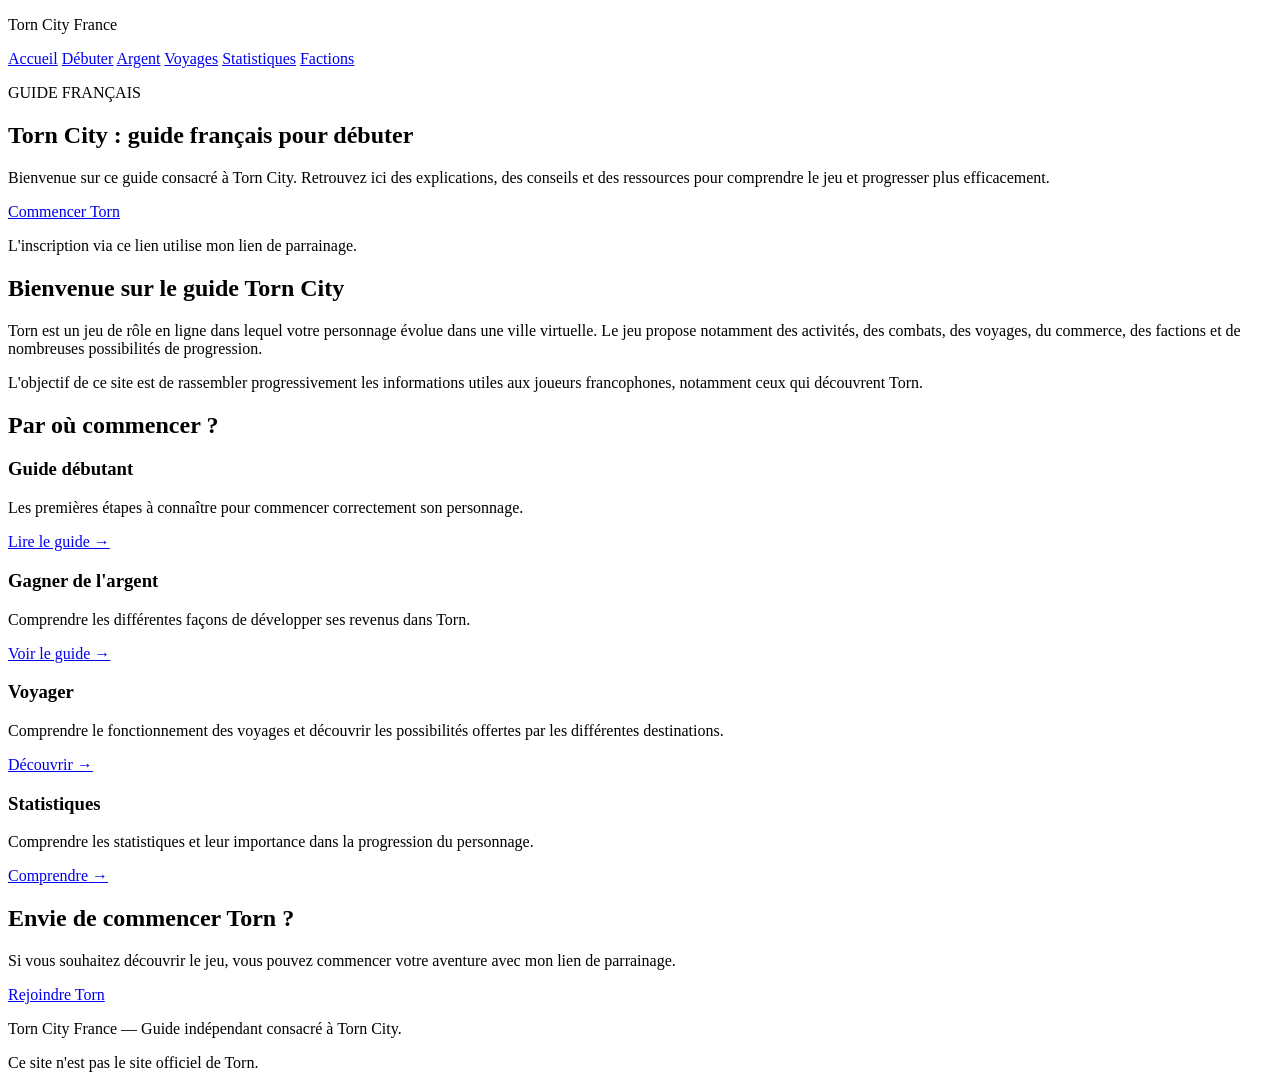
==== index.html @ 0468810f "Create index.html for Torn City French guide page accueil" ====
<!doctype html>
<html lang="fr">
<head>
    <meta charset="utf-8">

    <meta
        name="viewport"
        content="width=device-width, initial-scale=1"
    >

    <meta
        name="description"
        content="Guide français de Torn City : débuter, progresser, gagner de l'argent, voyager et comprendre les mécaniques du jeu."
    >

    <meta
        name="robots"
        content="index, follow, max-image-preview:large"
    >

    <meta name="referrer" content="strict-origin-when-cross-origin">

    <!-- Politique de sécurité minimale côté navigateur.
         Le site ne nécessite actuellement aucun JavaScript. -->
    <meta
        http-equiv="Content-Security-Policy"
        content="default-src 'self'; base-uri 'self'; form-action 'self'; frame-ancestors 'none'; object-src 'none'; img-src 'self'; style-src 'self'; script-src 'none'; connect-src 'none';"
    >

    <title>Torn City France — Guide français de Torn</title>

    <link rel="stylesheet" href="css/style.css">
</head>

<body>

<header class="site-header">
    <div class="container">

        <p class="site-name">Torn City France</p>

        <nav aria-label="Navigation principale">
            <a href="index.html" aria-current="page">Accueil</a>
            <a href="guide-debutant.html">Débuter</a>
            <a href="gagner-argent.html">Argent</a>
            <a href="voyages.html">Voyages</a>
            <a href="statistiques.html">Statistiques</a>
            <a href="factions.html">Factions</a>
        </nav>

    </div>
</header>


<main>

    <section class="hero">
        <div class="container">

            <p class="eyebrow">GUIDE FRANÇAIS</p>

            <h1>Torn City : guide français pour débuter</h1>

            <p class="intro">
                Bienvenue sur ce guide consacré à Torn City.
                Retrouvez ici des explications, des conseils et des
                ressources pour comprendre le jeu et progresser plus
                efficacement.
            </p>

            <p>
                <a
                    class="button"
                    href="https://www.torn.com/4227770"
                    target="_blank"
                    rel="noopener noreferrer"
                >
                    Commencer Torn
                </a>
            </p>

            <p class="small">
                L'inscription via ce lien utilise mon lien de parrainage.
            </p>

        </div>
    </section>


    <section class="content">
        <div class="container">

            <h2>Bienvenue sur le guide Torn City</h2>

            <p>
                Torn est un jeu de rôle en ligne dans lequel votre
                personnage évolue dans une ville virtuelle. Le jeu
                propose notamment des activités, des combats, des
                voyages, du commerce, des factions et de nombreuses
                possibilités de progression.
            </p>

            <p>
                L'objectif de ce site est de rassembler progressivement
                les informations utiles aux joueurs francophones,
                notamment ceux qui découvrent Torn.
            </p>


            <h2>Par où commencer ?</h2>

            <div class="cards">

                <article class="card">
                    <h3>Guide débutant</h3>
                    <p>
                        Les premières étapes à connaître pour commencer
                        correctement son personnage.
                    </p>
                    <a href="guide-debutant.html">
                        Lire le guide →
                    </a>
                </article>

                <article class="card">
                    <h3>Gagner de l'argent</h3>
                    <p>
                        Comprendre les différentes façons de développer
                        ses revenus dans Torn.
                    </p>
                    <a href="gagner-argent.html">
                        Voir le guide →
                    </a>
                </article>

                <article class="card">
                    <h3>Voyager</h3>
                    <p>
                        Comprendre le fonctionnement des voyages et
                        découvrir les possibilités offertes par les
                        différentes destinations.
                    </p>
                    <a href="voyages.html">
                        Découvrir →
                    </a>
                </article>

                <article class="card">
                    <h3>Statistiques</h3>
                    <p>
                        Comprendre les statistiques et leur importance
                        dans la progression du personnage.
                    </p>
                    <a href="statistiques.html">
                        Comprendre →
                    </a>
                </article>

            </div>


            <section class="referral">
                <h2>Envie de commencer Torn ?</h2>

                <p>
                    Si vous souhaitez découvrir le jeu, vous pouvez
                    commencer votre aventure avec mon lien de
                    parrainage.
                </p>

                <a
                    class="button"
                    href="https://www.torn.com/4227770"
                    target="_blank"
                    rel="noopener noreferrer"
                >
                    Rejoindre Torn
                </a>
            </section>

        </div>
    </section>

</main>


<footer class="site-footer">
    <div class="container">

        <p>
            Torn City France — Guide indépendant consacré à Torn City.
        </p>

        <p class="small">
            Ce site n'est pas le site officiel de Torn.
        </p>

    </div>
</footer>

</body>
</html>
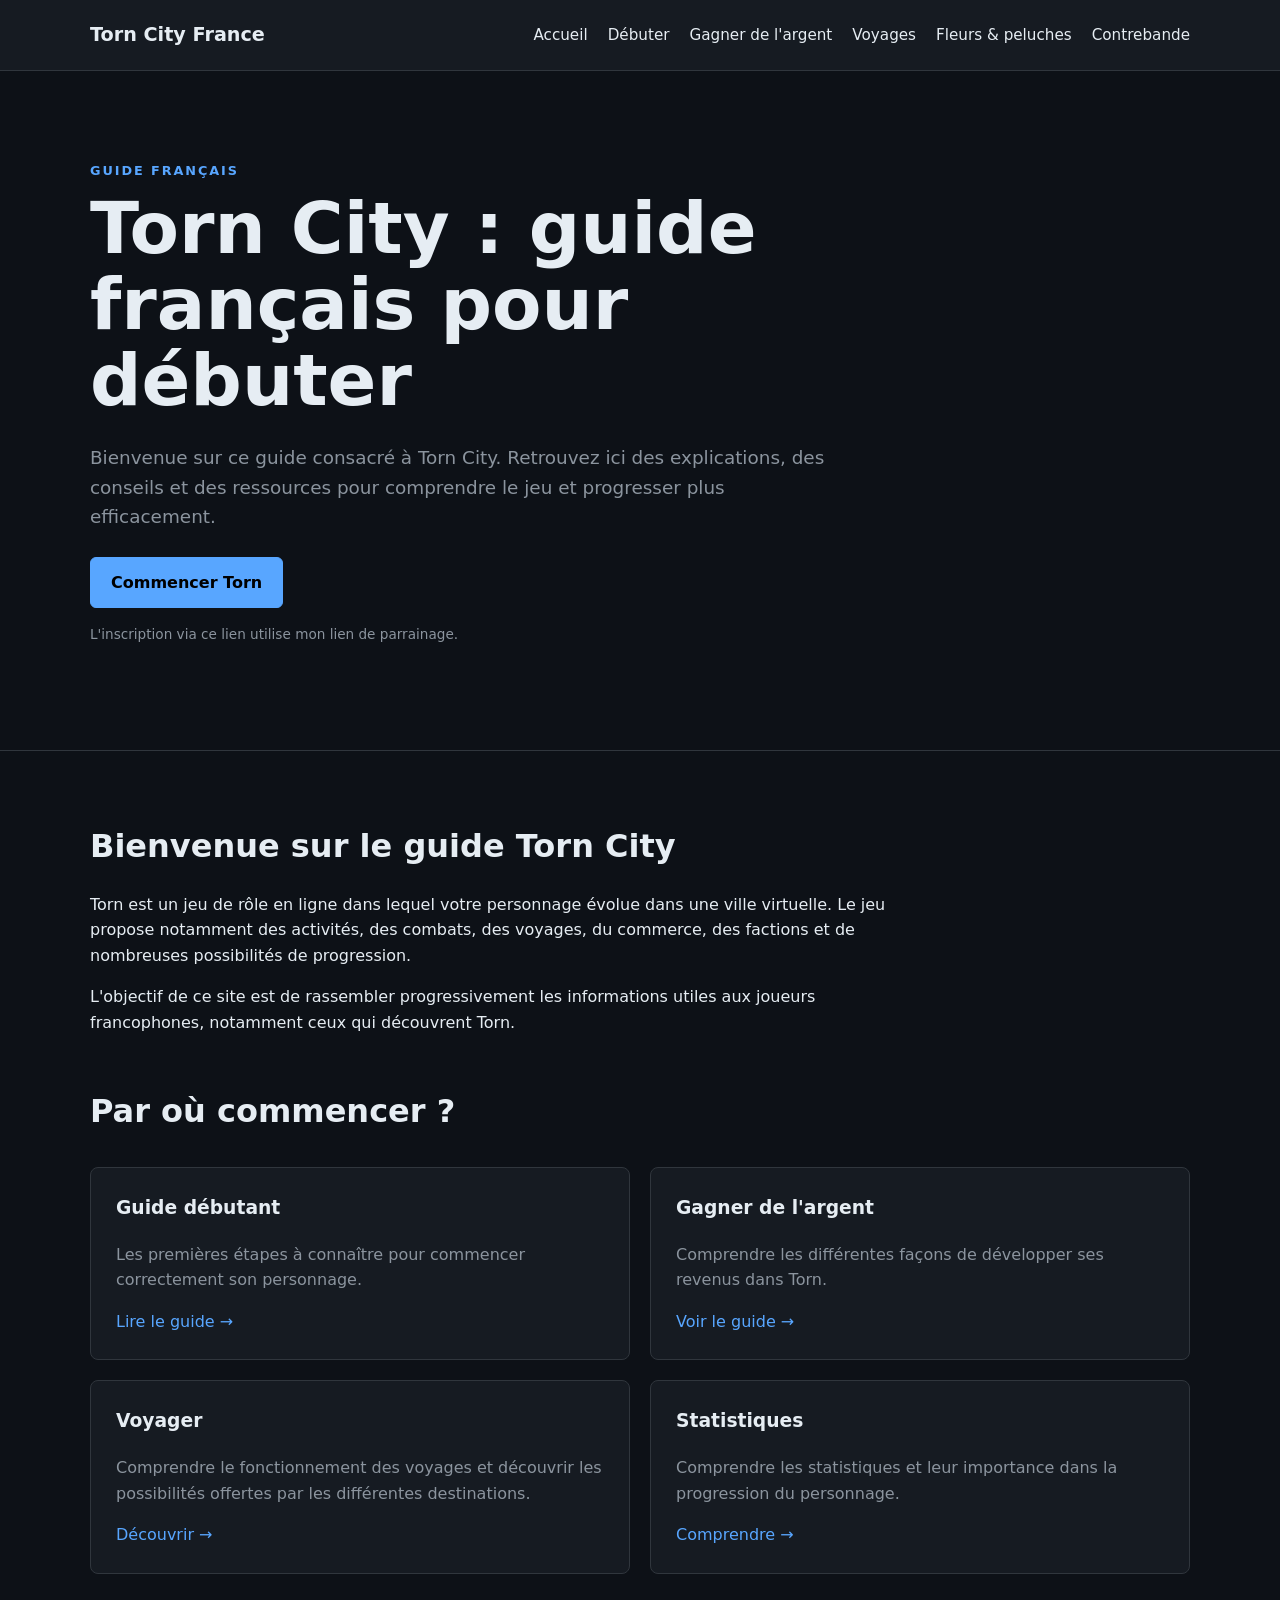
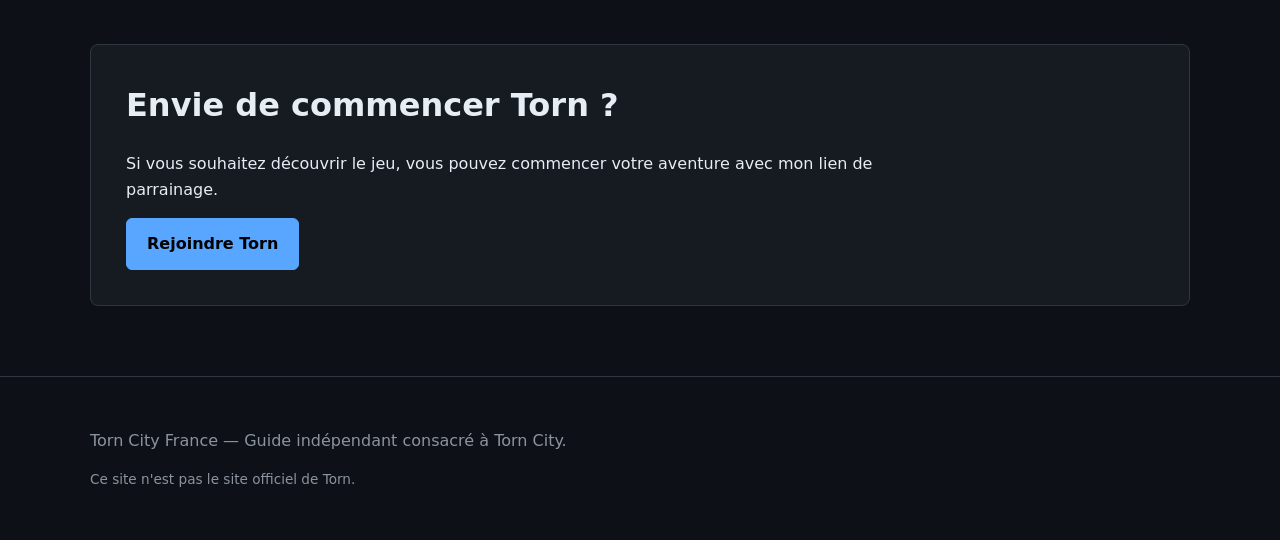
==== commit 72d36648: "Update navigation links in index.html" ====
--- a/index.html
+++ b/index.html
@@ -40,12 +40,12 @@
         <p class="site-name">Torn City France</p>
 
         <nav aria-label="Navigation principale">
-            <a href="index.html" aria-current="page">Accueil</a>
-            <a href="guide-debutant.html">Débuter</a>
-            <a href="gagner-argent.html">Argent</a>
-            <a href="voyages.html">Voyages</a>
-            <a href="statistiques.html">Statistiques</a>
-            <a href="factions.html">Factions</a>
+    <a href="index.html">Accueil</a>
+    <a href="guide-debutant.html">Débuter</a>
+    <a href="gagner-argent.html">Gagner de l'argent</a>
+    <a href="voyages.html">Voyages</a>
+    <a href="fleurs-peluches.html">Fleurs &amp; peluches</a>
+    <a href="contrebande.html">Contrebande</a>
         </nav>
 
     </div>
--- a/css/style.css
+++ b/css/style.css
@@ -0,0 +1,235 @@
+:root {
+    --background: #0d1117;
+    --surface: #161b22;
+    --surface-hover: #1c2128;
+    --border: #30363d;
+    --text: #e6edf3;
+    --muted: #8b949e;
+    --accent: #58a6ff;
+    --accent-hover: #79c0ff;
+}
+
+* {
+    box-sizing: border-box;
+}
+
+html {
+    scroll-behavior: smooth;
+}
+
+body {
+    margin: 0;
+    background: var(--background);
+    color: var(--text);
+    font-family:
+        system-ui,
+        -apple-system,
+        BlinkMacSystemFont,
+        "Segoe UI",
+        sans-serif;
+    line-height: 1.6;
+}
+
+a {
+    color: var(--accent);
+    text-decoration: none;
+}
+
+a:hover {
+    color: var(--accent-hover);
+    text-decoration: underline;
+}
+
+.container {
+    width: min(1100px, calc(100% - 40px));
+    margin-inline: auto;
+}
+
+
+/* Header */
+
+.site-header {
+    border-bottom: 1px solid var(--border);
+    background: var(--surface);
+}
+
+.site-header .container {
+    display: flex;
+    align-items: center;
+    justify-content: space-between;
+    gap: 30px;
+    min-height: 70px;
+}
+
+.site-name {
+    margin: 0;
+    font-size: 1.2rem;
+    font-weight: 700;
+}
+
+nav {
+    display: flex;
+    flex-wrap: wrap;
+    gap: 20px;
+}
+
+nav a {
+    color: var(--text);
+    font-size: 0.95rem;
+}
+
+nav a:hover {
+    color: var(--accent);
+}
+
+
+/* Hero */
+
+.hero {
+    padding: 90px 0;
+    border-bottom: 1px solid var(--border);
+}
+
+.eyebrow {
+    margin: 0 0 10px;
+    color: var(--accent);
+    font-size: 0.8rem;
+    font-weight: 700;
+    letter-spacing: 0.15em;
+}
+
+h1 {
+    max-width: 850px;
+    margin: 0;
+    font-size: clamp(2.2rem, 6vw, 4.5rem);
+    line-height: 1.05;
+}
+
+.intro {
+    max-width: 750px;
+    margin: 25px 0;
+    color: var(--muted);
+    font-size: 1.15rem;
+}
+
+
+/* Boutons */
+
+.button {
+    display: inline-block;
+    padding: 12px 20px;
+    border: 1px solid var(--accent);
+    border-radius: 6px;
+    background: var(--accent);
+    color: #000;
+    font-weight: 700;
+}
+
+.button:hover {
+    background: var(--accent-hover);
+    color: #000;
+    text-decoration: none;
+}
+
+.small {
+    color: var(--muted);
+    font-size: 0.85rem;
+}
+
+
+/* Contenu */
+
+.content {
+    padding: 70px 0;
+}
+
+h2 {
+    margin-top: 50px;
+    margin-bottom: 20px;
+    font-size: 2rem;
+}
+
+h2:first-child {
+    margin-top: 0;
+}
+
+h3 {
+    margin-top: 0;
+}
+
+.content p {
+    max-width: 800px;
+}
+
+
+/* Cartes */
+
+.cards {
+    display: grid;
+    grid-template-columns: repeat(2, minmax(0, 1fr));
+    gap: 20px;
+    margin-top: 30px;
+}
+
+.card {
+    padding: 25px;
+    border: 1px solid var(--border);
+    border-radius: 8px;
+    background: var(--surface);
+}
+
+.card:hover {
+    background: var(--surface-hover);
+}
+
+.card p {
+    color: var(--muted);
+}
+
+
+/* Referral */
+
+.referral {
+    margin-top: 70px;
+    padding: 35px;
+    border: 1px solid var(--border);
+    border-radius: 8px;
+    background: var(--surface);
+}
+
+
+/* Footer */
+
+.site-footer {
+    padding: 35px 0;
+    border-top: 1px solid var(--border);
+    color: var(--muted);
+}
+
+
+/* Mobile */
+
+@media (max-width: 700px) {
+
+    .site-header .container {
+        align-items: flex-start;
+        flex-direction: column;
+        padding: 20px 0;
+    }
+
+    nav {
+        gap: 12px 18px;
+    }
+
+    .hero {
+        padding: 60px 0;
+    }
+
+    .cards {
+        grid-template-columns: 1fr;
+    }
+
+    .container {
+        width: min(100% - 30px, 1100px);
+    }
+}
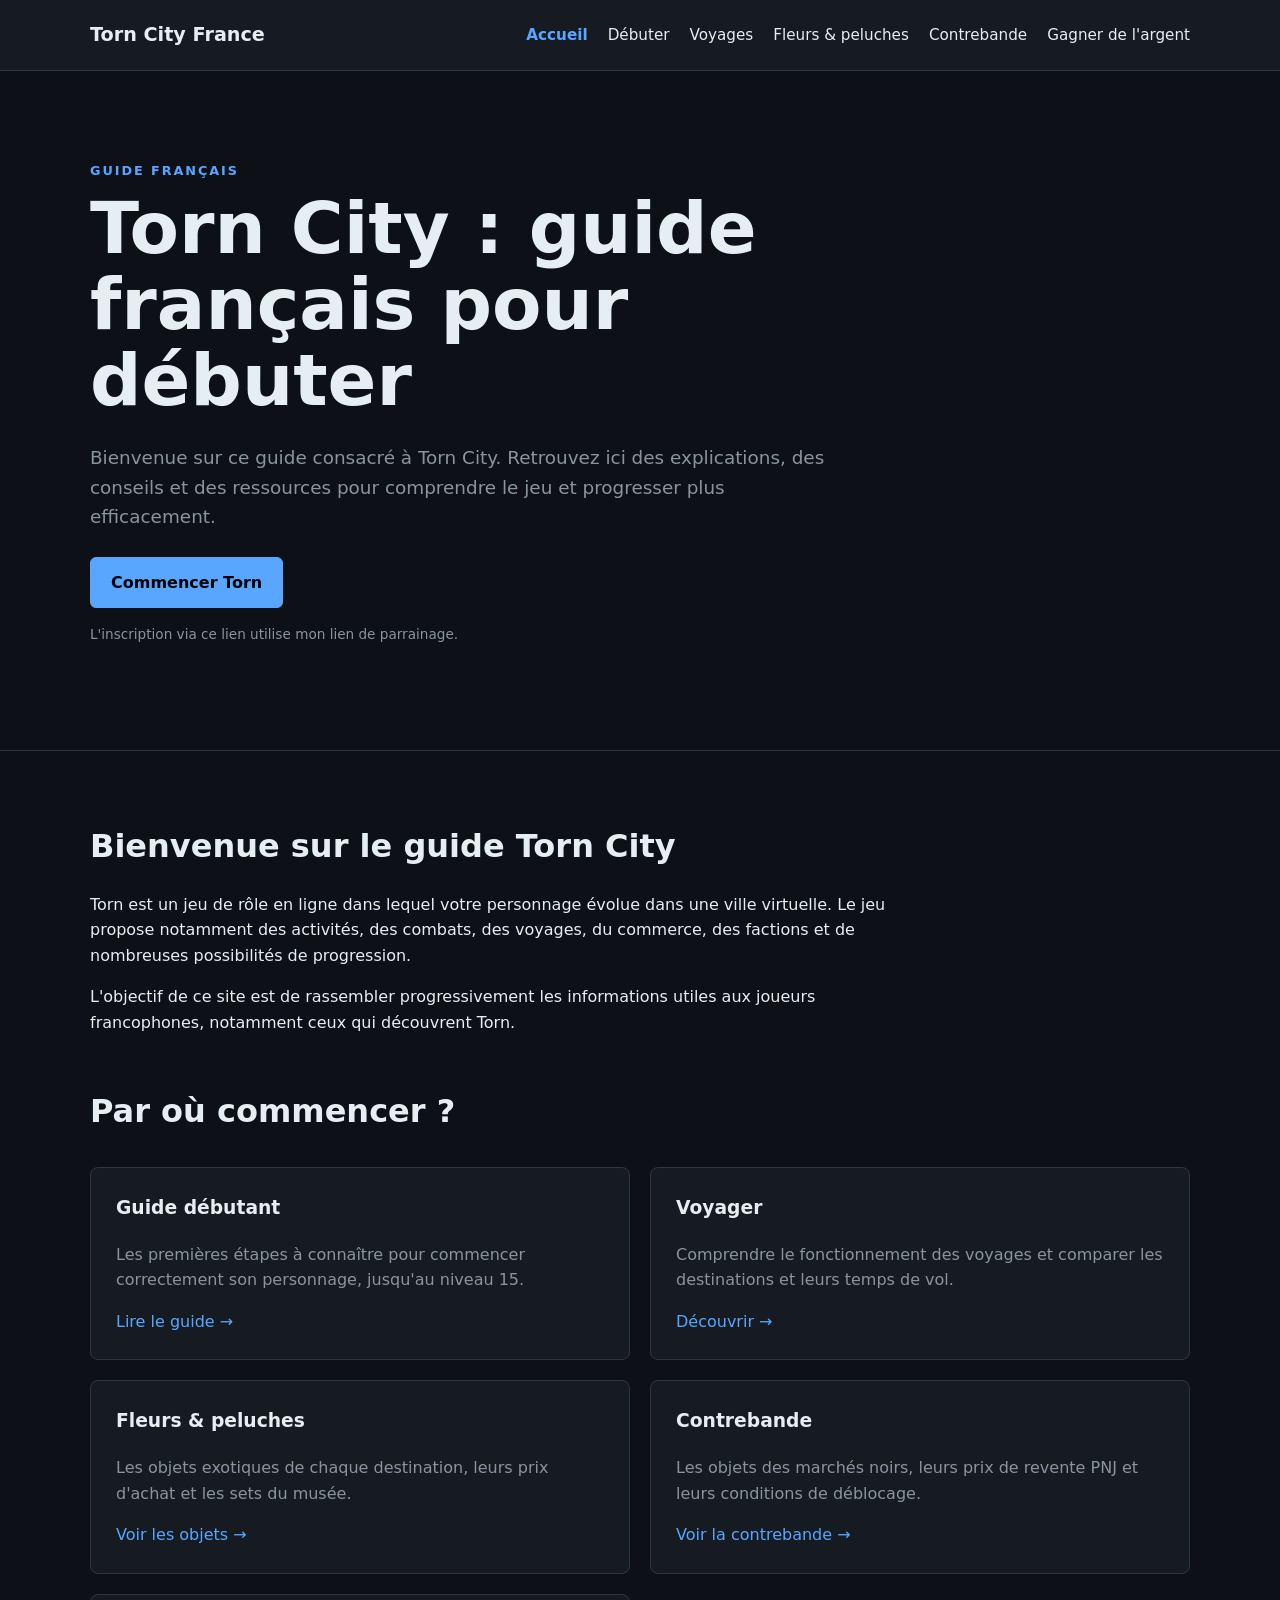
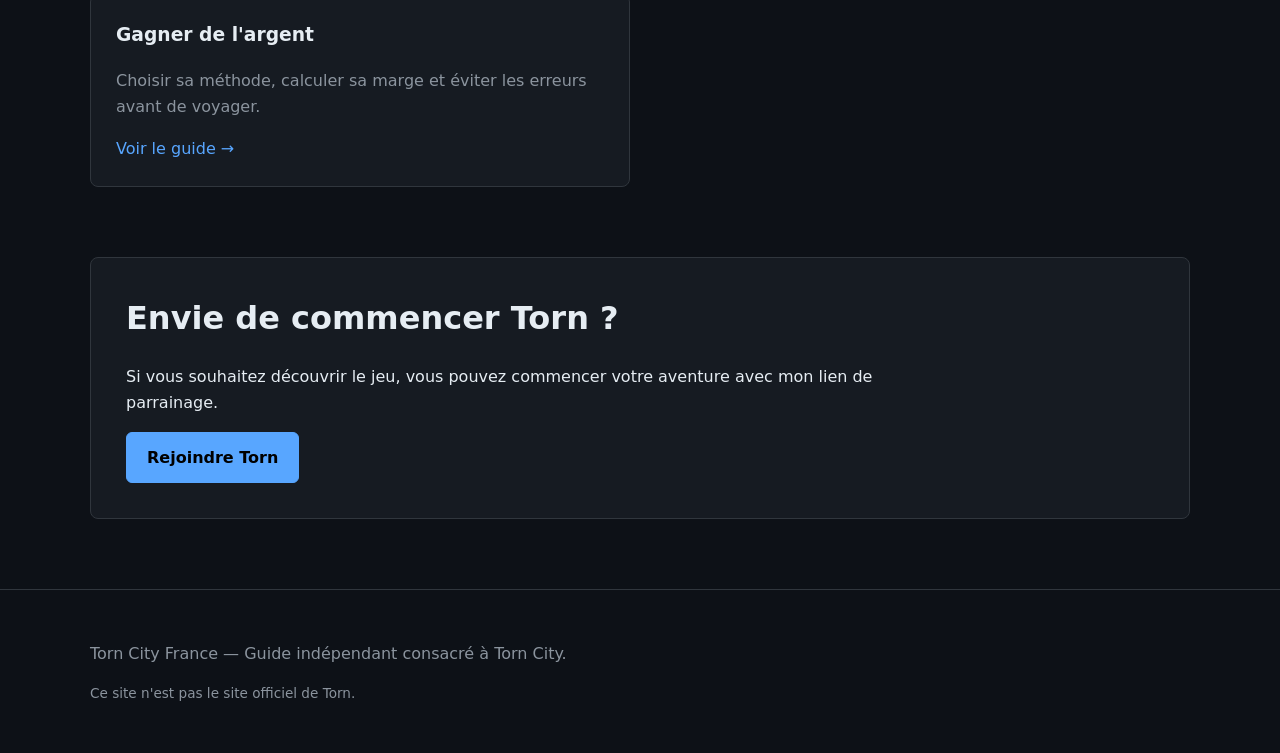
==== commit e5f624f2: "Révision du contenu : un rôle par page, une seule source par information - gagner-argent et guide-de" ====
--- a/index.html
+++ b/index.html
@@ -1,16 +1,16 @@
 <!doctype html>
 <html lang="fr">
 <head>
-    <meta charset="utf-8">
-
-    <meta
-        name="viewport"
-        content="width=device-width, initial-scale=1"
-    >
+    <meta charset="UTF-8">
+    <meta name="viewport" content="width=device-width, initial-scale=1.0">
+
+    <title>Torn City France — Guide français de Torn City</title>
+
+    <meta name="google-site-verification" content="11DsWFqqY2pRHXpVp5S3jkXYIaRi3FMNiUKFuJ_TOfA" />
 
     <meta
         name="description"
-        content="Guide français de Torn City : débuter, progresser, gagner de l'argent, voyager et comprendre les mécaniques du jeu."
+        content="Guide français complet de Torn City : débuter, gagner de l'argent, voyager, trouver des fleurs et peluches et profiter de la contrebande."
     >
 
     <meta
@@ -18,16 +18,20 @@
         content="index, follow, max-image-preview:large"
     >
 
-    <meta name="referrer" content="strict-origin-when-cross-origin">
-
-    <!-- Politique de sécurité minimale côté navigateur.
-         Le site ne nécessite actuellement aucun JavaScript. -->
+    <meta
+        name="referrer"
+        content="strict-origin-when-cross-origin"
+    >
+
     <meta
         http-equiv="Content-Security-Policy"
         content="default-src 'self'; base-uri 'self'; form-action 'self'; frame-ancestors 'none'; object-src 'none'; img-src 'self'; style-src 'self'; script-src 'none'; connect-src 'none';"
     >
 
-    <title>Torn City France — Guide français de Torn</title>
+    <link
+        rel="canonical"
+        href="https://durkskull.github.io/Torn-city-fr-guide/"
+    >
 
     <link rel="stylesheet" href="css/style.css">
 </head>
@@ -40,12 +44,12 @@
         <p class="site-name">Torn City France</p>
 
         <nav aria-label="Navigation principale">
-    <a href="index.html">Accueil</a>
-    <a href="guide-debutant.html">Débuter</a>
-    <a href="gagner-argent.html">Gagner de l'argent</a>
-    <a href="voyages.html">Voyages</a>
-    <a href="fleurs-peluches.html">Fleurs &amp; peluches</a>
-    <a href="contrebande.html">Contrebande</a>
+            <a href="index.html" aria-current="page">Accueil</a>
+            <a href="guide-debutant.html">Débuter</a>
+            <a href="voyages.html">Voyages</a>
+            <a href="fleurs-peluches.html">Fleurs &amp; peluches</a>
+            <a href="contrebande.html">Contrebande</a>
+            <a href="gagner-argent.html">Gagner de l'argent</a>
         </nav>
 
     </div>
@@ -115,7 +119,7 @@
                     <h3>Guide débutant</h3>
                     <p>
                         Les premières étapes à connaître pour commencer
-                        correctement son personnage.
+                        correctement son personnage, jusqu'au niveau 15.
                     </p>
                     <a href="guide-debutant.html">
                         Lire le guide →
@@ -123,43 +127,51 @@
                 </article>
 
                 <article class="card">
+                    <h3>Voyager</h3>
+                    <p>
+                        Comprendre le fonctionnement des voyages et
+                        comparer les destinations et leurs temps de vol.
+                    </p>
+                    <a href="voyages.html">
+                        Découvrir →
+                    </a>
+                </article>
+
+                <article class="card">
+                    <h3>Fleurs &amp; peluches</h3>
+                    <p>
+                        Les objets exotiques de chaque destination, leurs
+                        prix d'achat et les sets du musée.
+                    </p>
+                    <a href="fleurs-peluches.html">
+                        Voir les objets →
+                    </a>
+                </article>
+
+                <article class="card">
+                    <h3>Contrebande</h3>
+                    <p>
+                        Les objets des marchés noirs, leurs prix de
+                        revente PNJ et leurs conditions de déblocage.
+                    </p>
+                    <a href="contrebande.html">
+                        Voir la contrebande →
+                    </a>
+                </article>
+
+                <article class="card">
                     <h3>Gagner de l'argent</h3>
                     <p>
-                        Comprendre les différentes façons de développer
-                        ses revenus dans Torn.
+                        Choisir sa méthode, calculer sa marge et éviter
+                        les erreurs avant de voyager.
                     </p>
                     <a href="gagner-argent.html">
                         Voir le guide →
                     </a>
                 </article>
 
-                <article class="card">
-                    <h3>Voyager</h3>
-                    <p>
-                        Comprendre le fonctionnement des voyages et
-                        découvrir les possibilités offertes par les
-                        différentes destinations.
-                    </p>
-                    <a href="voyages.html">
-                        Découvrir →
-                    </a>
-                </article>
-
-                <article class="card">
-                    <h3>Statistiques</h3>
-                    <p>
-                        Comprendre les statistiques et leur importance
-                        dans la progression du personnage.
-                    </p>
-                    <a href="statistiques.html">
-                        Comprendre →
-                    </a>
-                </article>
-
             </div>
-
-
-            <section class="referral">
+<section class="referral">
                 <h2>Envie de commencer Torn ?</h2>
 
                 <p>
--- a/css/style.css
+++ b/css/style.css
@@ -82,6 +82,11 @@
     color: var(--accent);
 }
 
+nav a[aria-current="page"] {
+    color: var(--accent);
+    font-weight: 600;
+}
+
 
 /* Hero */
 
@@ -110,6 +115,15 @@
     margin: 25px 0;
     color: var(--muted);
     font-size: 1.15rem;
+}
+
+.intro h1,
+.intro .notice {
+    color: var(--text);
+}
+
+.intro .notice {
+    font-size: 1rem;
 }
 
 
@@ -207,6 +221,329 @@
 }
 
 
+/* ==========================================================
+   Pages de contenu
+   (tous les styles vivent ici : la CSP des pages interdit
+   les blocs <style> et les attributs style="")
+   ========================================================== */
+
+.beginner-page,
+.travel-page,
+.items-page,
+.contraband-page,
+.money-page {
+    max-width: 1100px;
+    margin: auto;
+    padding: 30px 20px 60px;
+}
+
+.beginner-page > .intro,
+.travel-page > .intro,
+.money-page > .intro,
+.contraband-page > .intro {
+    max-width: 800px;
+    margin: 0 0 40px;
+}
+
+.guide-section,
+.country-section,
+.section,
+.country {
+    margin-top: 45px;
+}
+
+.guide-section h2,
+.country-section h2,
+.country h2 {
+    margin-bottom: 12px;
+}
+
+.guide-section h3 {
+    margin-top: 25px;
+    margin-bottom: 8px;
+}
+
+.sources {
+    margin-top: 55px;
+}
+
+.subtle {
+    font-size: 0.85rem;
+    color: var(--muted);
+}
+
+
+/* Encadrés */
+
+.notice {
+    margin: 25px 0;
+    padding: 16px 18px;
+    border-left: 4px solid currentColor;
+    background: rgba(127, 127, 127, 0.08);
+    border-radius: 8px;
+}
+
+.notice > :first-child {
+    margin-top: 0;
+}
+
+.notice > :last-child {
+    margin-bottom: 0;
+}
+
+.notice p {
+    margin: 8px 0 0;
+}
+
+.notice.success {
+    border-left-color: #238636;
+}
+
+.notice.warning {
+    border-left-color: #c98a00;
+}
+
+.notice.danger {
+    border-left-color: #c0392b;
+}
+
+
+/* Parcours numéroté */
+
+.steps {
+    counter-reset: guide-step;
+    list-style: none;
+    padding: 0;
+}
+
+.steps li {
+    counter-increment: guide-step;
+    position: relative;
+    padding: 15px 18px 15px 55px;
+    margin-bottom: 10px;
+    border: 1px solid rgba(127, 127, 127, 0.18);
+    border-radius: 8px;
+    background: rgba(127, 127, 127, 0.04);
+}
+
+.steps li::before {
+    content: counter(guide-step);
+    position: absolute;
+    left: 17px;
+    top: 14px;
+    width: 26px;
+    height: 26px;
+    display: flex;
+    align-items: center;
+    justify-content: center;
+    border-radius: 50%;
+    background: rgba(127, 127, 127, 0.15);
+    font-weight: 700;
+}
+
+.steps li p {
+    margin: 6px 0 0;
+}
+
+
+/* Petites tuiles */
+
+.tip-grid {
+    display: grid;
+    grid-template-columns: repeat(auto-fit, minmax(240px, 1fr));
+    gap: 12px;
+    margin-top: 18px;
+}
+
+.tip {
+    padding: 16px;
+    border: 1px solid rgba(127, 127, 127, 0.18);
+    border-radius: 8px;
+    background: rgba(127, 127, 127, 0.04);
+}
+
+.tip strong {
+    display: block;
+    margin-bottom: 6px;
+}
+
+.item-list {
+    display: grid;
+    grid-template-columns: repeat(auto-fit, minmax(220px, 1fr));
+    gap: 10px;
+    margin-top: 18px;
+}
+
+.item {
+    padding: 13px 15px;
+    border: 1px solid rgba(127, 127, 127, 0.18);
+    border-radius: 8px;
+    background: rgba(127, 127, 127, 0.04);
+}
+
+.item strong {
+    display: block;
+}
+
+.item small {
+    color: var(--muted);
+}
+
+
+/* Cartes compactes (pages Fleurs & peluches et Gagner de l'argent) */
+
+.items-page .cards,
+.money-page .cards {
+    grid-template-columns: repeat(auto-fit, minmax(230px, 1fr));
+    gap: 12px;
+    margin-top: 20px;
+}
+
+.items-page .card,
+.money-page .card {
+    padding: 16px;
+    border-radius: 9px;
+    background: rgba(127, 127, 127, 0.04);
+}
+
+.items-page .card strong,
+.money-page .card strong {
+    display: block;
+    margin-bottom: 6px;
+}
+
+.items-page .card small,
+.money-page .card small {
+    color: var(--muted);
+}
+
+.money-page .card p {
+    margin: 6px 0;
+    color: inherit;
+}
+
+
+/* Tableaux */
+
+.table-wrap {
+    overflow-x: auto;
+    margin-top: 18px;
+    border: 1px solid rgba(127, 127, 127, 0.2);
+    border-radius: 10px;
+}
+
+.table-wrap table {
+    width: 100%;
+    min-width: 650px;
+    border-collapse: collapse;
+}
+
+.table-wrap .travel-table {
+    min-width: 850px;
+}
+
+.table-wrap th,
+.table-wrap td {
+    padding: 11px 14px;
+    border-bottom: 1px solid rgba(127, 127, 127, 0.14);
+    text-align: left;
+    transition: background-color 0.12s ease;
+}
+
+.table-wrap th {
+    color: var(--muted);
+    font-size: 0.78rem;
+    letter-spacing: 0.04em;
+    text-transform: uppercase;
+    background: rgba(127, 127, 127, 0.08);
+}
+
+.table-wrap th.number,
+.table-wrap td.number {
+    text-align: right;
+    white-space: nowrap;
+}
+
+.table-wrap tr:last-child td {
+    border-bottom: 0;
+}
+
+.table-wrap tbody tr:hover td {
+    background: rgba(255, 193, 7, 0.12);
+}
+
+.item-name,
+.destination {
+    font-weight: 700;
+}
+
+.item-name small,
+.destination small {
+    display: block;
+    margin-top: 2px;
+    color: var(--muted);
+    font-size: 0.78rem;
+    font-weight: 400;
+}
+
+.country-cell {
+    font-weight: 600;
+}
+
+.profit {
+    font-weight: 700;
+    white-space: nowrap;
+}
+
+.positive {
+    color: #3fb950;
+}
+
+.market {
+    color: var(--muted);
+    font-size: 0.9rem;
+}
+
+.tag {
+    display: inline-block;
+    padding: 3px 7px;
+    border-radius: 20px;
+    background: rgba(127, 127, 127, 0.12);
+    font-size: 0.72rem;
+    white-space: nowrap;
+}
+
+.tag-lock {
+    background: rgba(220, 170, 40, 0.15);
+}
+
+.section-note {
+    margin-top: 10px;
+    color: var(--muted);
+    font-size: 0.88rem;
+}
+
+
+/* Lien "étape suivante" en bas de page */
+
+.next-step {
+    display: flex;
+    flex-wrap: wrap;
+    align-items: center;
+    justify-content: space-between;
+    gap: 12px 20px;
+    margin-top: 55px;
+    padding: 20px 24px;
+    border: 1px solid var(--border);
+    border-radius: 8px;
+    background: var(--surface);
+}
+
+.next-step p {
+    margin: 0;
+}
+
+
 /* Mobile */
 
 @media (max-width: 700px) {
@@ -232,4 +569,18 @@
     .container {
         width: min(100% - 30px, 1100px);
     }
-}
+
+    .beginner-page,
+    .travel-page,
+    .items-page,
+    .contraband-page,
+    .money-page {
+        padding-left: 12px;
+        padding-right: 12px;
+    }
+
+    .table-wrap th,
+    .table-wrap td {
+        padding: 9px 10px;
+    }
+}
